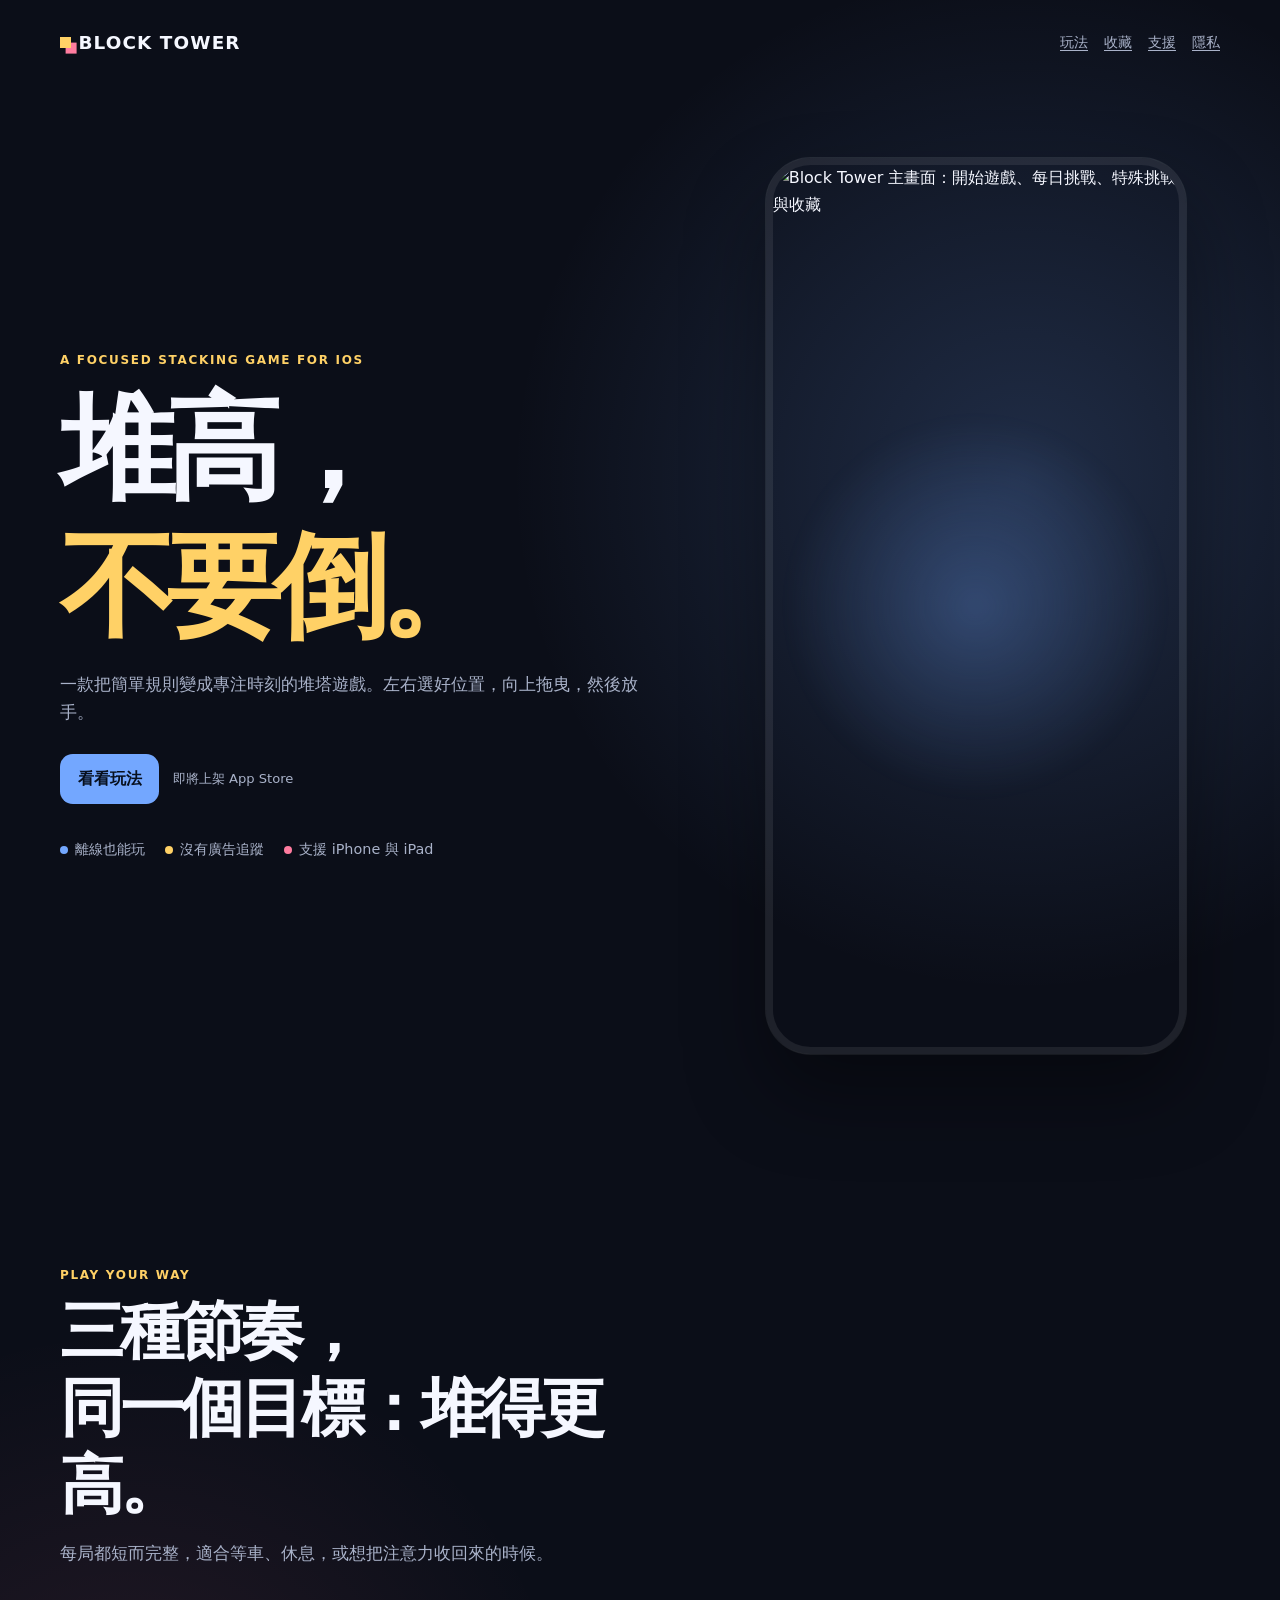
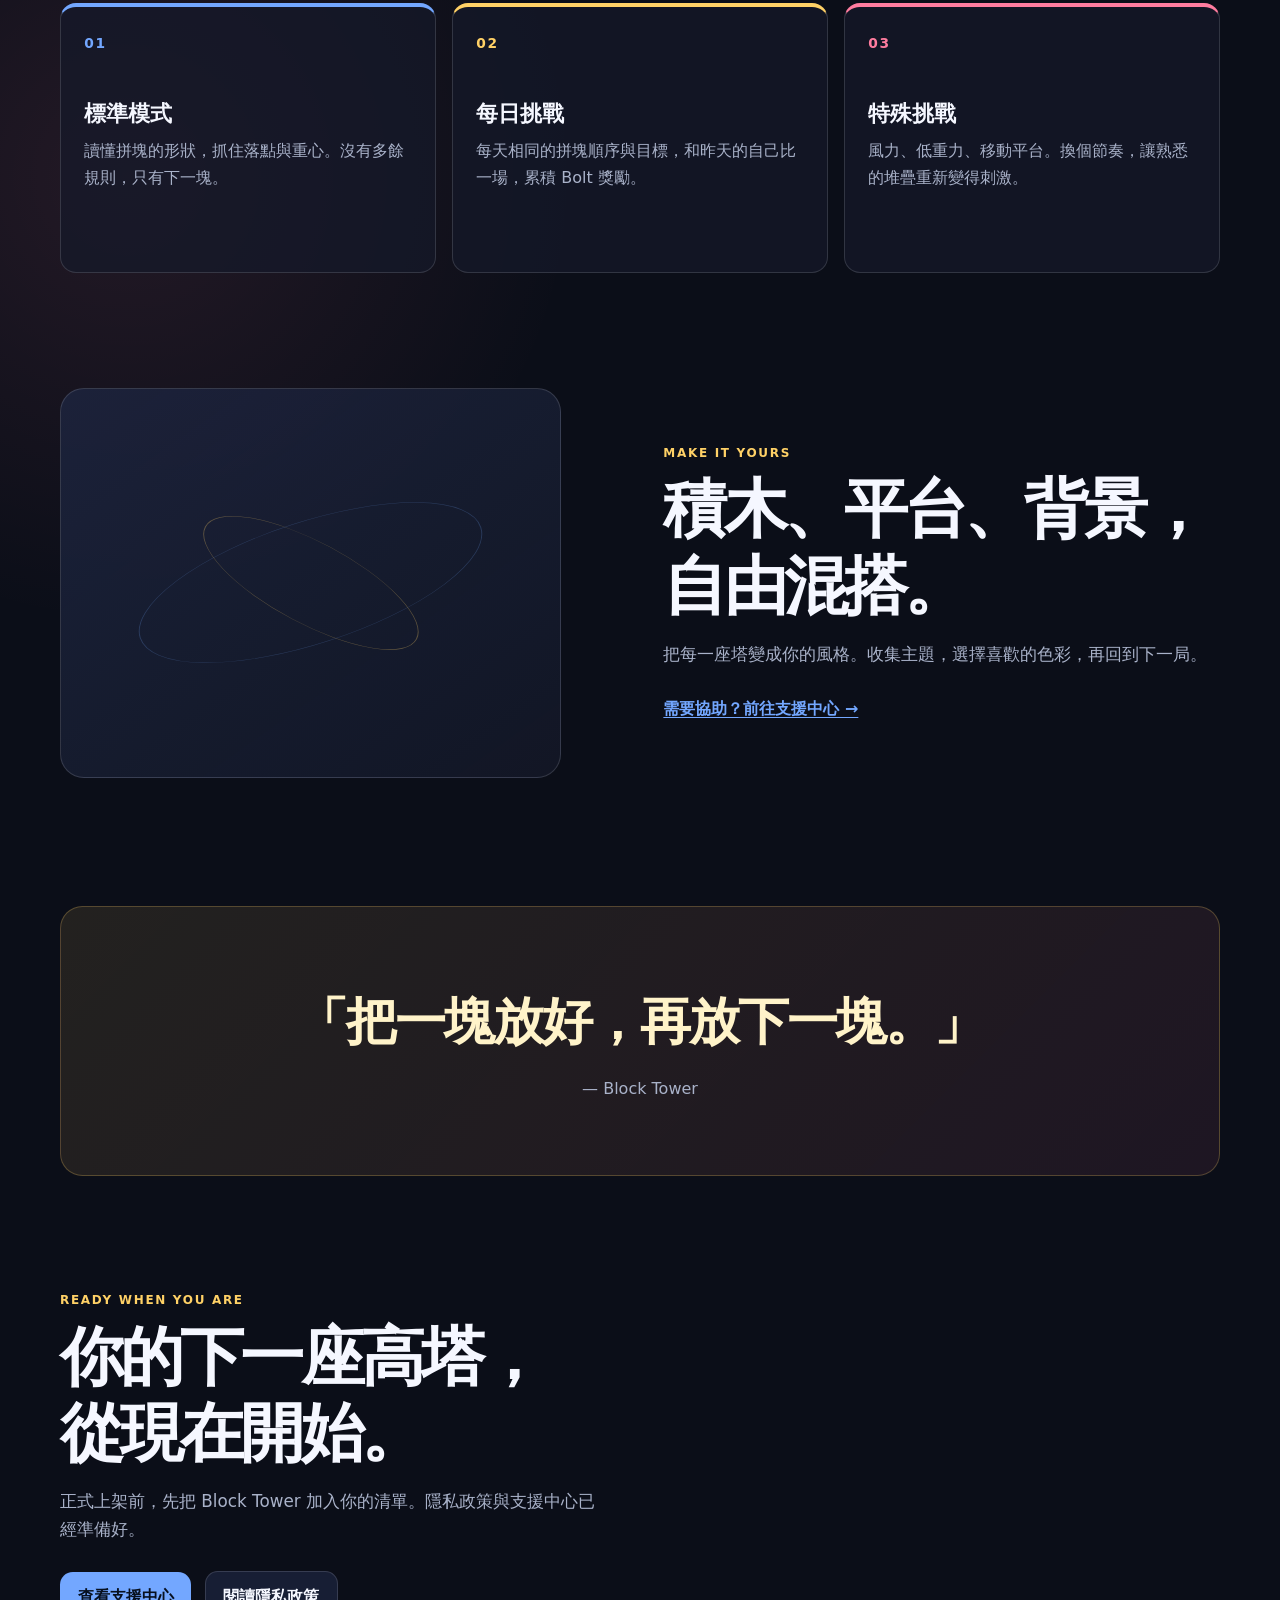
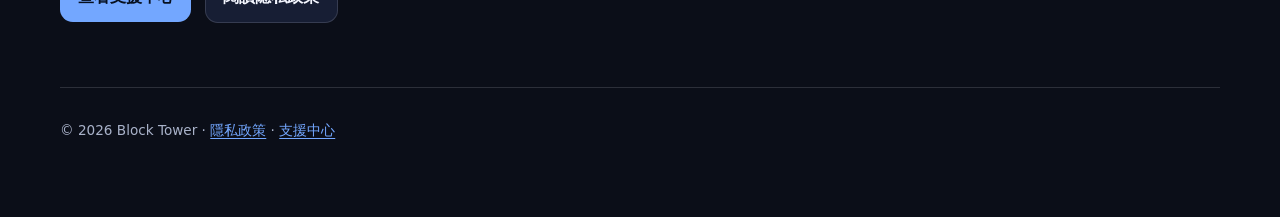
==== index.html @ 448cac0d "Publish Block Tower website with rounded app icons" ====
<!doctype html>
<html lang="zh-Hant">
  <head>
    <meta charset="utf-8">
    <meta name="viewport" content="width=device-width, initial-scale=1">
    <meta name="description" content="Block Tower：一款把專注、平衡與再來一局放在一起的 iOS 堆塔遊戲。">
    <meta property="og:type" content="website">
    <meta property="og:title" content="Block Tower｜堆高，不要倒。">
    <meta property="og:description" content="每日挑戰、特殊挑戰與主題收藏，現在開始堆出你的最高塔。">
    <meta property="og:image" content="https://blocktower.app/assets/og.png">
    <meta property="og:url" content="https://blocktower.app/">
    <meta name="twitter:card" content="summary_large_image">
    <link rel="canonical" href="https://blocktower.app/">
    <link rel="icon" type="image/png" sizes="16x16" href="assets/favicon-16.png">
    <link rel="icon" type="image/png" sizes="32x32" href="assets/favicon-32.png">
    <link rel="icon" type="image/png" sizes="32x32" href="assets/favicon-dark-32.png" media="(prefers-color-scheme: dark)">
    <link rel="apple-touch-icon" sizes="180x180" href="assets/apple-touch-icon.png">
    <link rel="manifest" href="site.webmanifest">
    <title>Block Tower｜堆高，不要倒。</title>
    <link rel="stylesheet" href="styles.css">
  </head>
  <body class="landing-page">
    <div class="shell landing-shell">
      <header class="site-header landing-header">
        <a class="brand" href="index.html"><span class="brand-mark" aria-hidden="true"></span>Block Tower</a>
        <nav class="site-nav" aria-label="主要導覽">
          <a href="#modes">玩法</a>
          <a href="#collection">收藏</a>
          <a href="support.html">支援</a>
          <a href="privacy.html">隱私</a>
        </nav>
      </header>

      <main>
        <section class="landing-hero" aria-labelledby="hero-title">
          <div class="landing-hero-copy">
            <p class="eyebrow">A focused stacking game for iOS</p>
            <h1 id="hero-title">堆高，<br><span class="accent-text">不要倒。</span></h1>
            <p class="lede">一款把簡單規則變成專注時刻的堆塔遊戲。左右選好位置，向上拖曳，然後放手。</p>
            <div class="hero-actions" id="download">
              <a class="button button-primary" href="#modes">看看玩法</a>
              <span class="release-note">即將上架 App Store</span>
            </div>
            <ul class="hero-points" aria-label="遊戲特色">
              <li><span class="point-dot blue" aria-hidden="true"></span>離線也能玩</li>
              <li><span class="point-dot yellow" aria-hidden="true"></span>沒有廣告追蹤</li>
              <li><span class="point-dot pink" aria-hidden="true"></span>支援 iPhone 與 iPad</li>
            </ul>
          </div>
          <div class="hero-device" aria-label="Block Tower 主畫面預覽">
            <div class="device-glow" aria-hidden="true"></div>
            <img src="assets/hero-iphone.png" width="660" height="1434" alt="Block Tower 主畫面：開始遊戲、每日挑戰、特殊挑戰與收藏">
          </div>
        </section>

        <section class="landing-section" id="modes" aria-labelledby="modes-title">
          <div class="section-heading">
            <p class="eyebrow">Play your way</p>
            <h2 id="modes-title">三種節奏，<br>同一個目標：堆得更高。</h2>
            <p class="lede">每局都短而完整，適合等車、休息，或想把注意力收回來的時候。</p>
          </div>
          <div class="feature-grid">
            <article class="feature-card feature-blue">
              <span class="feature-number">01</span>
              <h3>標準模式</h3>
              <p>讀懂拼塊的形狀，抓住落點與重心。沒有多餘規則，只有下一塊。</p>
            </article>
            <article class="feature-card feature-yellow">
              <span class="feature-number">02</span>
              <h3>每日挑戰</h3>
              <p>每天相同的拼塊順序與目標，和昨天的自己比一場，累積 Bolt 獎勵。</p>
            </article>
            <article class="feature-card feature-pink">
              <span class="feature-number">03</span>
              <h3>特殊挑戰</h3>
              <p>風力、低重力、移動平台。換個節奏，讓熟悉的堆疊重新變得刺激。</p>
            </article>
          </div>
        </section>

        <section class="landing-split landing-section" id="collection" aria-labelledby="collection-title">
          <div class="split-visual" aria-hidden="true">
            <div class="stack-orbit orbit-one"></div>
            <div class="stack-orbit orbit-two"></div>
            <div class="mini-tower">
              <i class="block block-yellow"></i><i class="block block-red"></i>
              <i class="block block-blue"></i><i class="block block-green"></i>
              <i class="block block-purple"></i><i class="block block-blue"></i>
              <i class="platform"></i>
            </div>
          </div>
          <div class="section-heading">
            <p class="eyebrow">Make it yours</p>
            <h2 id="collection-title">積木、平台、背景，<br>自由混搭。</h2>
            <p class="lede">把每一座塔變成你的風格。收集主題，選擇喜歡的色彩，再回到下一局。</p>
            <a class="text-link" href="support.html">需要協助？前往支援中心 →</a>
          </div>
        </section>

        <section class="landing-quote" aria-label="產品承諾">
          <p>「把一塊放好，再放下一塊。」</p>
          <span>— Block Tower</span>
        </section>

        <section class="landing-cta" aria-labelledby="cta-title">
          <p class="eyebrow">Ready when you are</p>
          <h2 id="cta-title">你的下一座高塔，<br>從現在開始。</h2>
          <p class="lede">正式上架前，先把 Block Tower 加入你的清單。隱私政策與支援中心已經準備好。</p>
          <div class="hero-actions">
            <a class="button button-primary" href="support.html">查看支援中心</a>
            <a class="button button-secondary" href="privacy.html">閱讀隱私政策</a>
          </div>
        </section>
      </main>

      <footer>
        <p>© 2026 Block Tower · <a href="privacy.html">隱私政策</a> · <a href="support.html">支援中心</a></p>
      </footer>
    </div>
  </body>
</html>
---- styles.css ----
:root {
  color-scheme: dark;
  --ink: #f5f7ff;
  --muted: #a9b2c9;
  --surface: #151a2a;
  --surface-raised: #1d2540;
  --line: rgba(245, 247, 255, 0.14);
  --blue: #73a7ff;
  --yellow: #ffd166;
  --pink: #ff7c9f;
  --max-width: 920px;
  font-family: ui-rounded, "SF Pro Rounded", system-ui, -apple-system, BlinkMacSystemFont, "Segoe UI", sans-serif;
  background: #0b0e18;
  color: var(--ink);
}

* {
  box-sizing: border-box;
}

html {
  min-width: 320px;
  background: #0b0e18;
}

body {
  margin: 0;
  min-height: 100vh;
  background:
    radial-gradient(circle at 15% -5%, rgba(115, 167, 255, 0.18), transparent 34rem),
    radial-gradient(circle at 90% 8%, rgba(255, 124, 159, 0.12), transparent 28rem),
    #0b0e18;
  color: var(--ink);
  line-height: 1.65;
}

a {
  color: var(--blue);
  text-underline-offset: 0.2em;
}

a:hover,
a:focus-visible {
  color: #b9d3ff;
}

.shell {
  width: min(100% - 2rem, var(--max-width));
  margin: 0 auto;
  padding: 1.25rem 0 4rem;
}

.site-header {
  display: flex;
  align-items: center;
  justify-content: space-between;
  gap: 1rem;
  padding: 0.25rem 0 2.5rem;
}

.brand {
  color: var(--ink);
  font-size: 1.15rem;
  font-weight: 800;
  letter-spacing: 0.06em;
  text-decoration: none;
  text-transform: uppercase;
}

.brand-mark {
  display: inline-block;
  width: 0.7rem;
  height: 0.7rem;
  margin-right: 0.45rem;
  background: var(--yellow);
  box-shadow: 0.35rem 0.35rem 0 var(--pink);
  vertical-align: 0.05em;
}

.site-nav {
  display: flex;
  flex-wrap: wrap;
  gap: 1rem;
  font-size: 0.9rem;
}

.site-nav a {
  color: var(--muted);
}

.site-nav a[aria-current="page"] {
  color: var(--ink);
  font-weight: 700;
}

.hero {
  margin-bottom: 2rem;
  padding: clamp(1.5rem, 5vw, 3rem);
  border: 1px solid var(--line);
  border-radius: 1.25rem;
  background: linear-gradient(145deg, rgba(29, 37, 64, 0.92), rgba(21, 26, 42, 0.92));
  box-shadow: 0 1.25rem 4rem rgba(0, 0, 0, 0.22);
}

.eyebrow {
  margin: 0 0 0.5rem;
  color: var(--yellow);
  font-size: 0.75rem;
  font-weight: 800;
  letter-spacing: 0.14em;
  text-transform: uppercase;
}

h1,
h2,
h3 {
  line-height: 1.2;
}

h1 {
  max-width: 16ch;
  margin: 0;
  font-size: clamp(2rem, 6vw, 3.6rem);
  letter-spacing: -0.04em;
}

h2 {
  margin: 2.25rem 0 0.75rem;
  font-size: clamp(1.35rem, 3vw, 1.75rem);
}

h3 {
  margin: 1.4rem 0 0.35rem;
  color: #dce5ff;
  font-size: 1.05rem;
}

p,
ul,
ol {
  margin: 0.7rem 0;
}

.lede {
  max-width: 62ch;
  margin-top: 1rem;
  color: var(--muted);
  font-size: 1.05rem;
}

.content {
  padding: 0 clamp(0.25rem, 2vw, 1rem);
}

.content section {
  padding-top: 0.25rem;
}

.content ul,
.content ol {
  padding-left: 1.35rem;
}

.card-grid {
  display: grid;
  grid-template-columns: repeat(2, minmax(0, 1fr));
  gap: 1rem;
  margin-top: 1.25rem;
}

.card {
  padding: 1.25rem;
  border: 1px solid var(--line);
  border-radius: 0.9rem;
  background: rgba(21, 26, 42, 0.74);
}

.card h2,
.card h3 {
  margin-top: 0;
}

.notice {
  margin: 1.25rem 0;
  padding: 1rem 1.15rem;
  border-left: 0.25rem solid var(--yellow);
  background: rgba(255, 209, 102, 0.08);
  color: #f9e8b0;
}

.contact {
  display: inline-flex;
  align-items: center;
  gap: 0.55rem;
  margin-top: 0.65rem;
  padding: 0.7rem 0.9rem;
  border: 1px solid rgba(115, 167, 255, 0.35);
  border-radius: 0.7rem;
  background: rgba(115, 167, 255, 0.1);
  font-weight: 700;
}

footer {
  margin-top: 3rem;
  padding-top: 1.25rem;
  border-top: 1px solid var(--line);
  color: var(--muted);
  font-size: 0.85rem;
}

/* Product landing page */
.landing-page {
  --max-width: 1160px;
  background:
    radial-gradient(circle at 80% 14%, rgba(115, 167, 255, 0.2), transparent 32rem),
    radial-gradient(circle at 10% 52%, rgba(255, 124, 159, 0.1), transparent 28rem),
    #0b0e18;
}

.landing-shell {
  padding-top: 1.5rem;
}

.landing-header {
  padding-bottom: 1.25rem;
}

.landing-hero {
  display: grid;
  grid-template-columns: minmax(0, 1fr) minmax(300px, 0.84fr);
  align-items: center;
  gap: clamp(2rem, 7vw, 6rem);
  min-height: 650px;
  padding: clamp(2rem, 7vw, 5rem) 0 clamp(3rem, 8vw, 6rem);
}

.landing-hero h1 {
  max-width: 10ch;
  font-size: clamp(3.5rem, 9vw, 7.4rem);
  letter-spacing: -0.075em;
}

.accent-text {
  color: var(--yellow);
}

.hero-actions {
  display: flex;
  align-items: center;
  flex-wrap: wrap;
  gap: 0.85rem;
  margin-top: 1.7rem;
}

.button {
  display: inline-flex;
  align-items: center;
  justify-content: center;
  min-height: 3rem;
  padding: 0.75rem 1.1rem;
  border-radius: 0.8rem;
  font-weight: 800;
  text-decoration: none;
  transition: transform 160ms ease, background 160ms ease, border-color 160ms ease;
}

.button:hover,
.button:focus-visible {
  transform: translateY(-2px);
}

.button-primary {
  background: var(--blue);
  color: #07101f;
}

.button-primary:hover,
.button-primary:focus-visible {
  background: #a9c7ff;
  color: #07101f;
}

.button-secondary {
  border: 1px solid var(--line);
  background: rgba(29, 37, 64, 0.7);
  color: var(--ink);
}

.button-secondary:hover,
.button-secondary:focus-visible {
  border-color: rgba(115, 167, 255, 0.65);
  color: var(--ink);
}

.release-note {
  color: var(--muted);
  font-size: 0.82rem;
}

.hero-points {
  display: flex;
  flex-wrap: wrap;
  gap: 0.75rem 1.25rem;
  margin: 2.1rem 0 0;
  padding: 0;
  color: var(--muted);
  font-size: 0.9rem;
  list-style: none;
}

.hero-points li {
  display: inline-flex;
  align-items: center;
  gap: 0.42rem;
}

.point-dot {
  width: 0.52rem;
  height: 0.52rem;
  border-radius: 50%;
}

.point-dot.blue { background: var(--blue); }
.point-dot.yellow { background: var(--yellow); }
.point-dot.pink { background: var(--pink); }

.hero-device {
  position: relative;
  display: grid;
  place-items: center;
  min-height: 620px;
}

.hero-device img {
  position: relative;
  z-index: 1;
  width: min(100%, 420px);
  height: auto;
  border: 7px solid rgba(245, 247, 255, 0.08);
  border-radius: 2.8rem;
  box-shadow: 0 2.5rem 5rem rgba(0, 0, 0, 0.38), 0 0 0 1px rgba(245, 247, 255, 0.1);
}

.device-glow {
  position: absolute;
  width: 84%;
  aspect-ratio: 1;
  border-radius: 50%;
  background: radial-gradient(circle, rgba(115, 167, 255, 0.28), transparent 65%);
  filter: blur(8px);
}

.landing-section {
  padding: clamp(4rem, 9vw, 8rem) 0 0;
}

.section-heading {
  max-width: 38rem;
}

.section-heading h2,
.landing-cta h2 {
  margin-top: 0;
  font-size: clamp(2.1rem, 5vw, 4.2rem);
  letter-spacing: -0.06em;
}

.feature-grid {
  display: grid;
  grid-template-columns: repeat(3, minmax(0, 1fr));
  gap: 1rem;
  margin-top: 2.2rem;
}

.feature-card {
  min-height: 270px;
  padding: 1.45rem;
  border: 1px solid var(--line);
  border-top: 0.3rem solid var(--blue);
  border-radius: 1rem;
  background: rgba(21, 26, 42, 0.72);
}

.feature-card h3 {
  margin: 2.8rem 0 0.6rem;
  color: var(--ink);
  font-size: 1.35rem;
}

.feature-card p {
  color: var(--muted);
}

.feature-number {
  color: var(--blue);
  font-size: 0.86rem;
  font-weight: 800;
  letter-spacing: 0.12em;
}

.feature-yellow { border-top-color: var(--yellow); }
.feature-yellow .feature-number { color: var(--yellow); }
.feature-pink { border-top-color: var(--pink); }
.feature-pink .feature-number { color: var(--pink); }

.landing-split {
  display: grid;
  grid-template-columns: minmax(260px, 0.9fr) minmax(0, 1fr);
  align-items: center;
  gap: clamp(2rem, 8vw, 7rem);
}

.split-visual {
  position: relative;
  display: grid;
  place-items: center;
  min-height: 390px;
  overflow: hidden;
  border: 1px solid var(--line);
  border-radius: 1.5rem;
  background: linear-gradient(145deg, rgba(29, 37, 64, 0.82), rgba(21, 26, 42, 0.72));
}

.stack-orbit {
  position: absolute;
  width: 78%;
  aspect-ratio: 1;
  border: 1px solid rgba(115, 167, 255, 0.22);
  border-radius: 50%;
  transform: rotate(-18deg) scaleY(0.34);
}

.orbit-one { width: 72%; }
.orbit-two { width: 48%; border-color: rgba(255, 209, 102, 0.3); transform: rotate(28deg) scaleY(0.34); }

.mini-tower {
  position: relative;
  z-index: 1;
  display: grid;
  grid-template-columns: repeat(4, 2.6rem);
  grid-template-rows: repeat(4, 2.6rem) 0.65rem;
  gap: 0.28rem;
  align-items: end;
  transform: rotate(-4deg);
}

.block,
.platform {
  display: block;
  border-radius: 0.55rem;
  box-shadow: inset 0 0.22rem 0 rgba(255, 255, 255, 0.2), 0 0.32rem 0.7rem rgba(0, 0, 0, 0.25);
}

.block-yellow { grid-column: 1 / span 2; grid-row: 3; background: #f2ad2e; }
.block-red { grid-column: 3 / span 2; grid-row: 3; background: #e8574a; }
.block-blue { grid-column: 2 / span 3; grid-row: 2; background: #338ae6; }
.block-green { grid-column: 1 / span 4; grid-row: 4; background: #45ad70; }
.block-purple { grid-column: 2; grid-row: 1; background: #8c64c2; }
.platform { grid-column: 1 / span 4; grid-row: 5; background: #d3d4d7; }

.text-link {
  display: inline-block;
  margin-top: 1rem;
  font-weight: 800;
}

.landing-quote {
  margin-top: clamp(4rem, 10vw, 9rem);
  padding: clamp(2.3rem, 6vw, 4.5rem);
  border: 1px solid rgba(255, 209, 102, 0.24);
  border-radius: 1.4rem;
  background: linear-gradient(135deg, rgba(255, 209, 102, 0.1), rgba(255, 124, 159, 0.08));
  text-align: center;
}

.landing-quote p {
  margin: 0;
  color: #fff3c9;
  font-size: clamp(1.6rem, 4vw, 3.2rem);
  font-weight: 800;
  letter-spacing: -0.04em;
}

.landing-quote span {
  display: block;
  margin-top: 0.8rem;
  color: var(--muted);
}

.landing-cta {
  padding: clamp(4rem, 9vw, 8rem) 0 1rem;
}

.landing-cta .lede {
  max-width: 34rem;
}

@media (max-width: 620px) {
  .site-header {
    align-items: flex-start;
    flex-direction: column;
    padding-bottom: 1.75rem;
  }

  .card-grid {
    grid-template-columns: 1fr;
  }
}

@media (max-width: 820px) {
  .landing-hero,
  .landing-split {
    grid-template-columns: 1fr;
  }

  .landing-hero {
    padding-top: 2.5rem;
  }

  .hero-device {
    min-height: 0;
    padding-top: 1rem;
  }

  .hero-device img {
    width: min(82vw, 380px);
  }

  .feature-grid {
    grid-template-columns: 1fr;
  }

  .split-visual {
    min-height: 300px;
  }
}

@media (prefers-reduced-motion: reduce) {
  *,
  *::before,
  *::after {
    scroll-behavior: auto !important;
    transition-duration: 0.01ms !important;
    animation-duration: 0.01ms !important;
  }
}
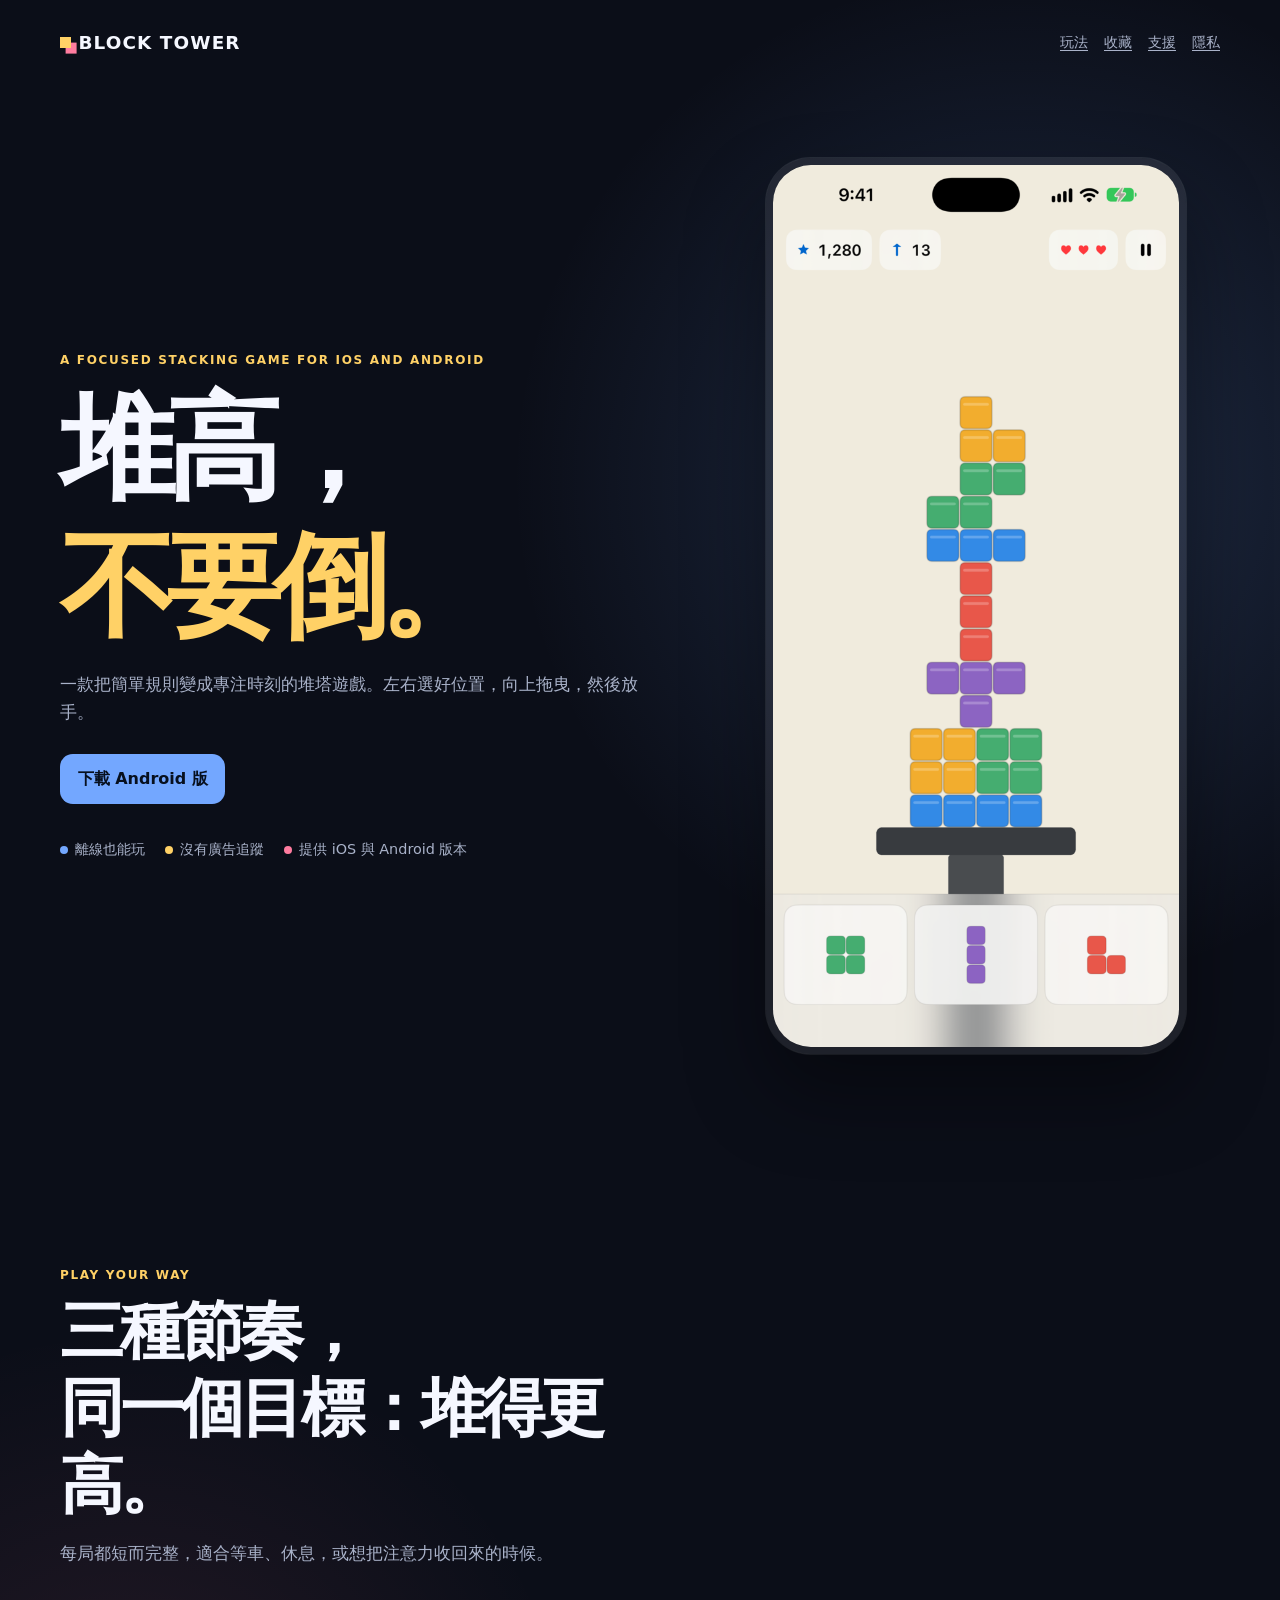
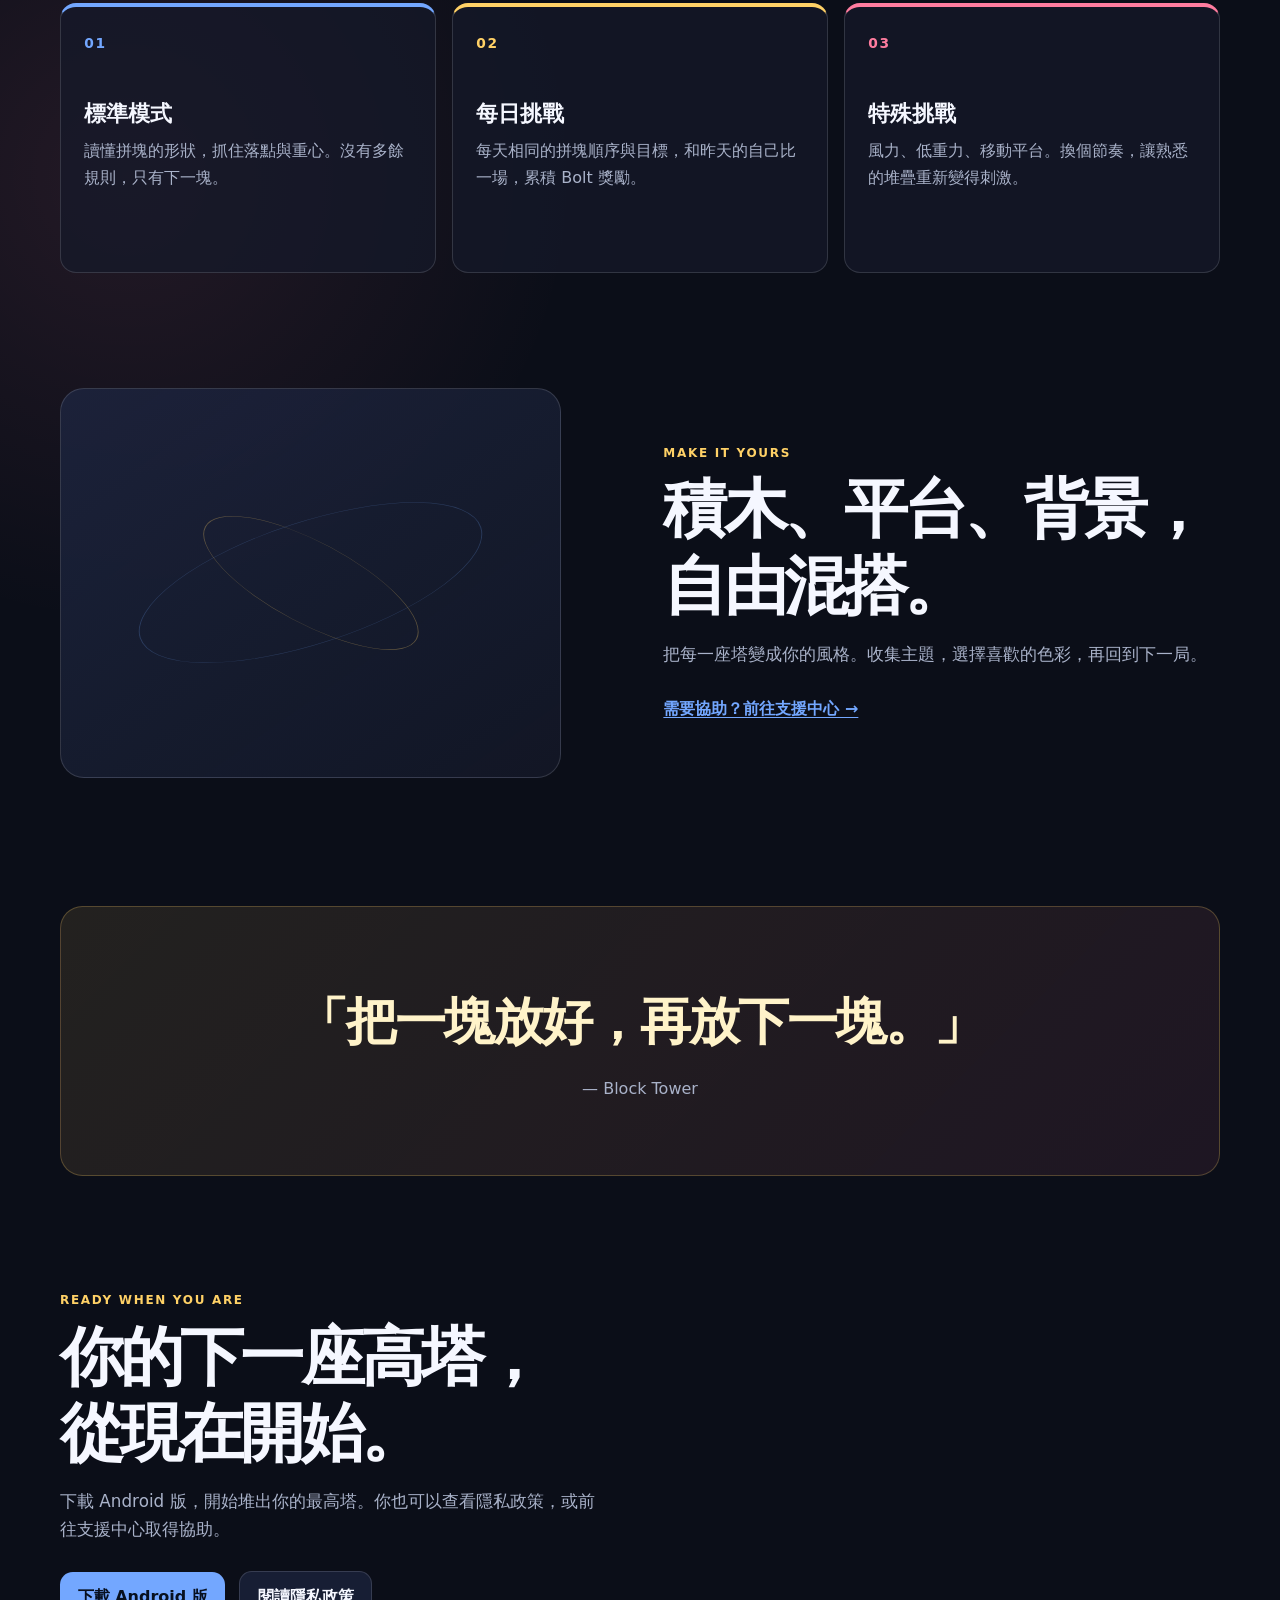
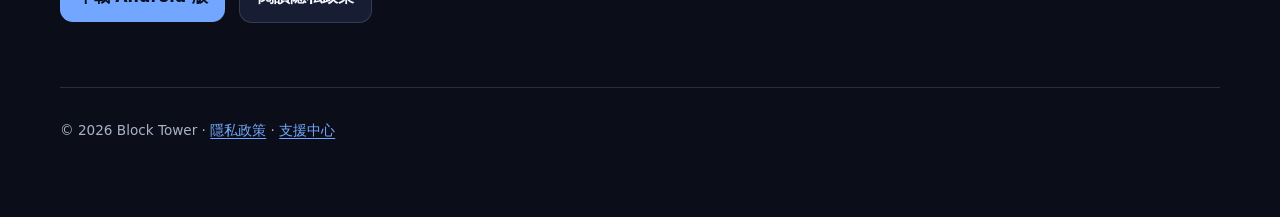
==== commit 8681f1cf: "Update support and Android download links" ====
--- a/index.html
+++ b/index.html
@@ -3,14 +3,12 @@
   <head>
     <meta charset="utf-8">
     <meta name="viewport" content="width=device-width, initial-scale=1">
-    <meta name="description" content="Block Tower：一款把專注、平衡與再來一局放在一起的 iOS 堆塔遊戲。">
+    <meta name="description" content="Block Tower：一款把專注、平衡與再來一局放在一起的堆塔遊戲，提供 iOS 與 Android 版本。">
     <meta property="og:type" content="website">
     <meta property="og:title" content="Block Tower｜堆高，不要倒。">
     <meta property="og:description" content="每日挑戰、特殊挑戰與主題收藏，現在開始堆出你的最高塔。">
-    <meta property="og:image" content="https://blocktower.app/assets/og.png">
-    <meta property="og:url" content="https://blocktower.app/">
+    <meta property="og:image" content="assets/og.png">
     <meta name="twitter:card" content="summary_large_image">
-    <link rel="canonical" href="https://blocktower.app/">
     <link rel="icon" type="image/png" sizes="16x16" href="assets/favicon-16.png">
     <link rel="icon" type="image/png" sizes="32x32" href="assets/favicon-32.png">
     <link rel="icon" type="image/png" sizes="32x32" href="assets/favicon-dark-32.png" media="(prefers-color-scheme: dark)">
@@ -34,17 +32,16 @@
       <main>
         <section class="landing-hero" aria-labelledby="hero-title">
           <div class="landing-hero-copy">
-            <p class="eyebrow">A focused stacking game for iOS</p>
+            <p class="eyebrow">A focused stacking game for iOS and Android</p>
             <h1 id="hero-title">堆高，<br><span class="accent-text">不要倒。</span></h1>
             <p class="lede">一款把簡單規則變成專注時刻的堆塔遊戲。左右選好位置，向上拖曳，然後放手。</p>
             <div class="hero-actions" id="download">
-              <a class="button button-primary" href="#modes">看看玩法</a>
-              <span class="release-note">即將上架 App Store</span>
+              <a class="button button-primary" href="https://github.com/shane-developer/blockTower/releases/latest/download/BlockTower-Android-v1.0.0.apk">下載 Android 版</a>
             </div>
             <ul class="hero-points" aria-label="遊戲特色">
               <li><span class="point-dot blue" aria-hidden="true"></span>離線也能玩</li>
               <li><span class="point-dot yellow" aria-hidden="true"></span>沒有廣告追蹤</li>
-              <li><span class="point-dot pink" aria-hidden="true"></span>支援 iPhone 與 iPad</li>
+              <li><span class="point-dot pink" aria-hidden="true"></span>提供 iOS 與 Android 版本</li>
             </ul>
           </div>
           <div class="hero-device" aria-label="Block Tower 主畫面預覽">
@@ -105,9 +102,9 @@
         <section class="landing-cta" aria-labelledby="cta-title">
           <p class="eyebrow">Ready when you are</p>
           <h2 id="cta-title">你的下一座高塔，<br>從現在開始。</h2>
-          <p class="lede">正式上架前，先把 Block Tower 加入你的清單。隱私政策與支援中心已經準備好。</p>
+          <p class="lede">下載 Android 版，開始堆出你的最高塔。你也可以查看隱私政策，或前往支援中心取得協助。</p>
           <div class="hero-actions">
-            <a class="button button-primary" href="support.html">查看支援中心</a>
+            <a class="button button-primary" href="https://github.com/shane-developer/blockTower/releases/latest/download/BlockTower-Android-v1.0.0.apk">下載 Android 版</a>
             <a class="button button-secondary" href="privacy.html">閱讀隱私政策</a>
           </div>
         </section>
--- a/styles.css
+++ b/styles.css
@@ -180,14 +180,6 @@
   margin-top: 0;
 }
 
-.notice {
-  margin: 1.25rem 0;
-  padding: 1rem 1.15rem;
-  border-left: 0.25rem solid var(--yellow);
-  background: rgba(255, 209, 102, 0.08);
-  color: #f9e8b0;
-}
-
 .contact {
   display: inline-flex;
   align-items: center;
@@ -208,7 +200,6 @@
   font-size: 0.85rem;
 }
 
-/* Product landing page */
 .landing-page {
   --max-width: 1160px;
   background:
@@ -290,11 +281,6 @@
 .button-secondary:focus-visible {
   border-color: rgba(115, 167, 255, 0.65);
   color: var(--ink);
-}
-
-.release-note {
-  color: var(--muted);
-  font-size: 0.82rem;
 }
 
 .hero-points {
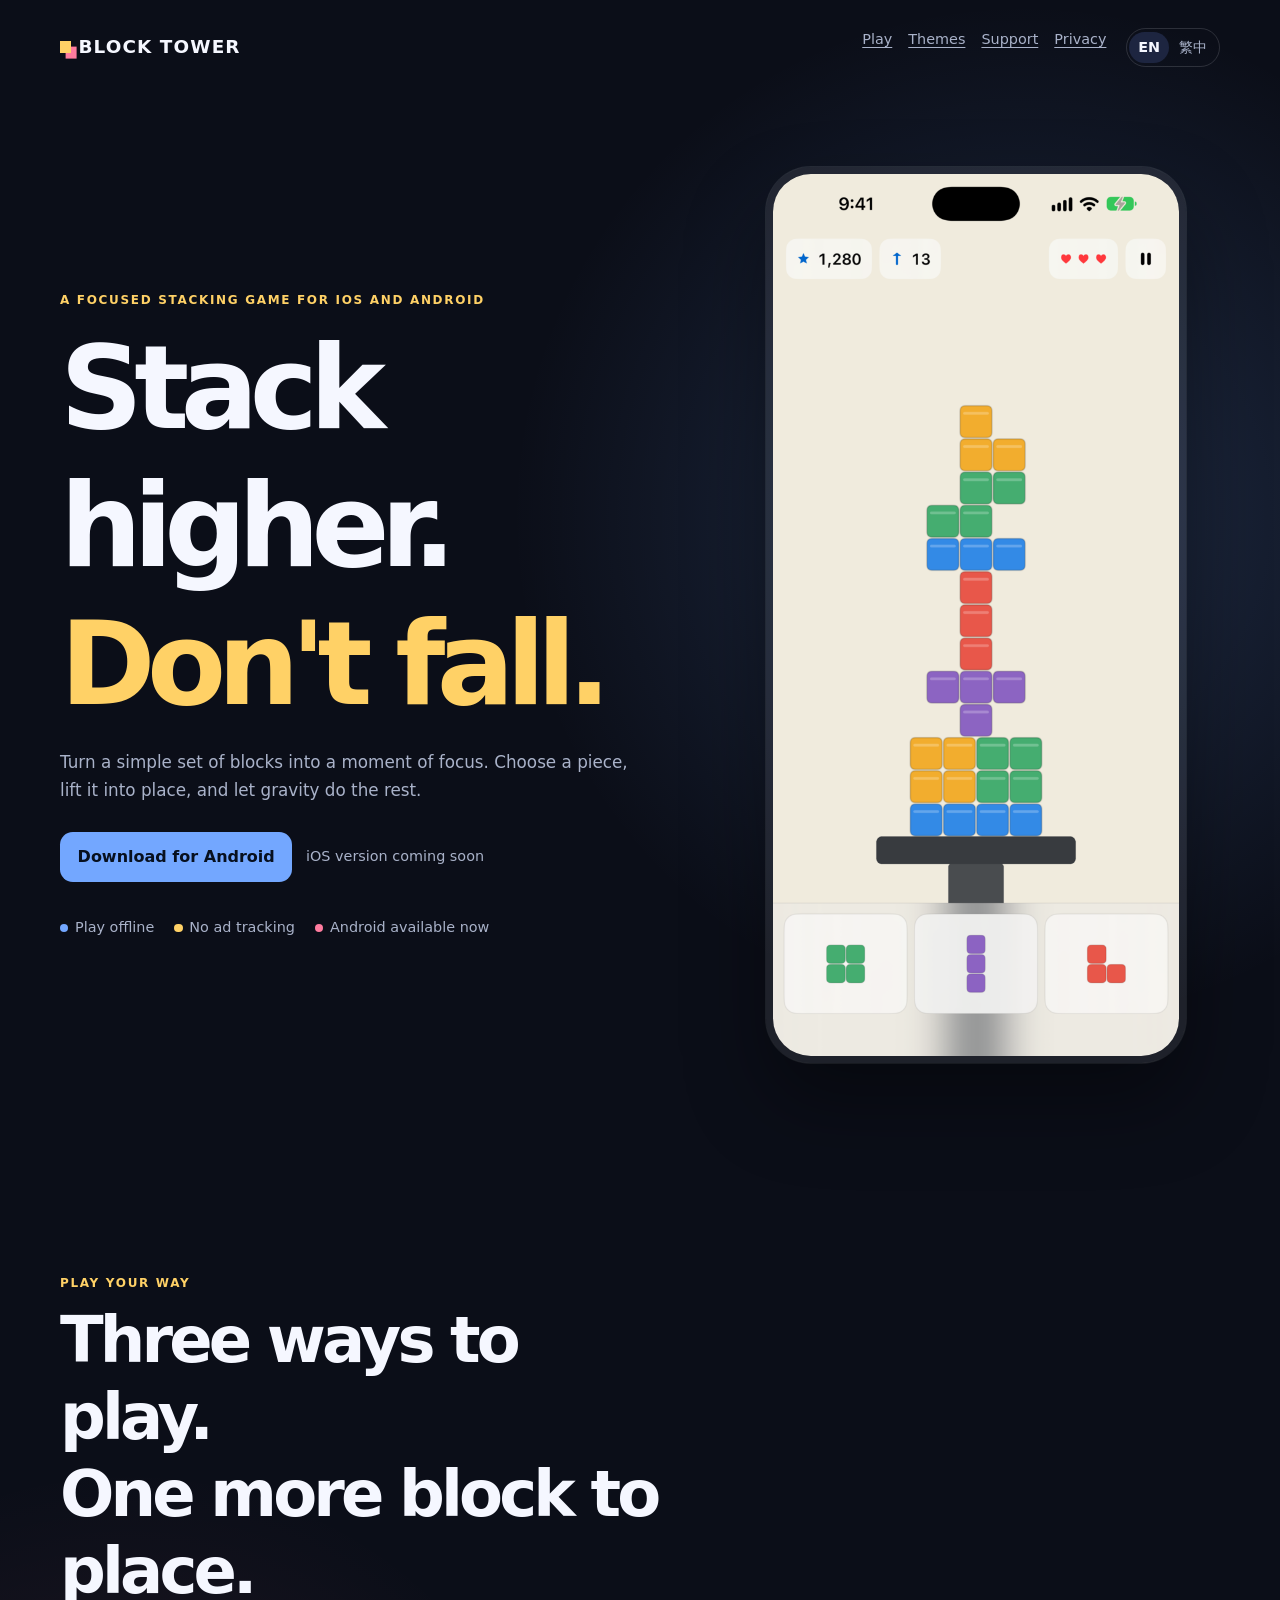
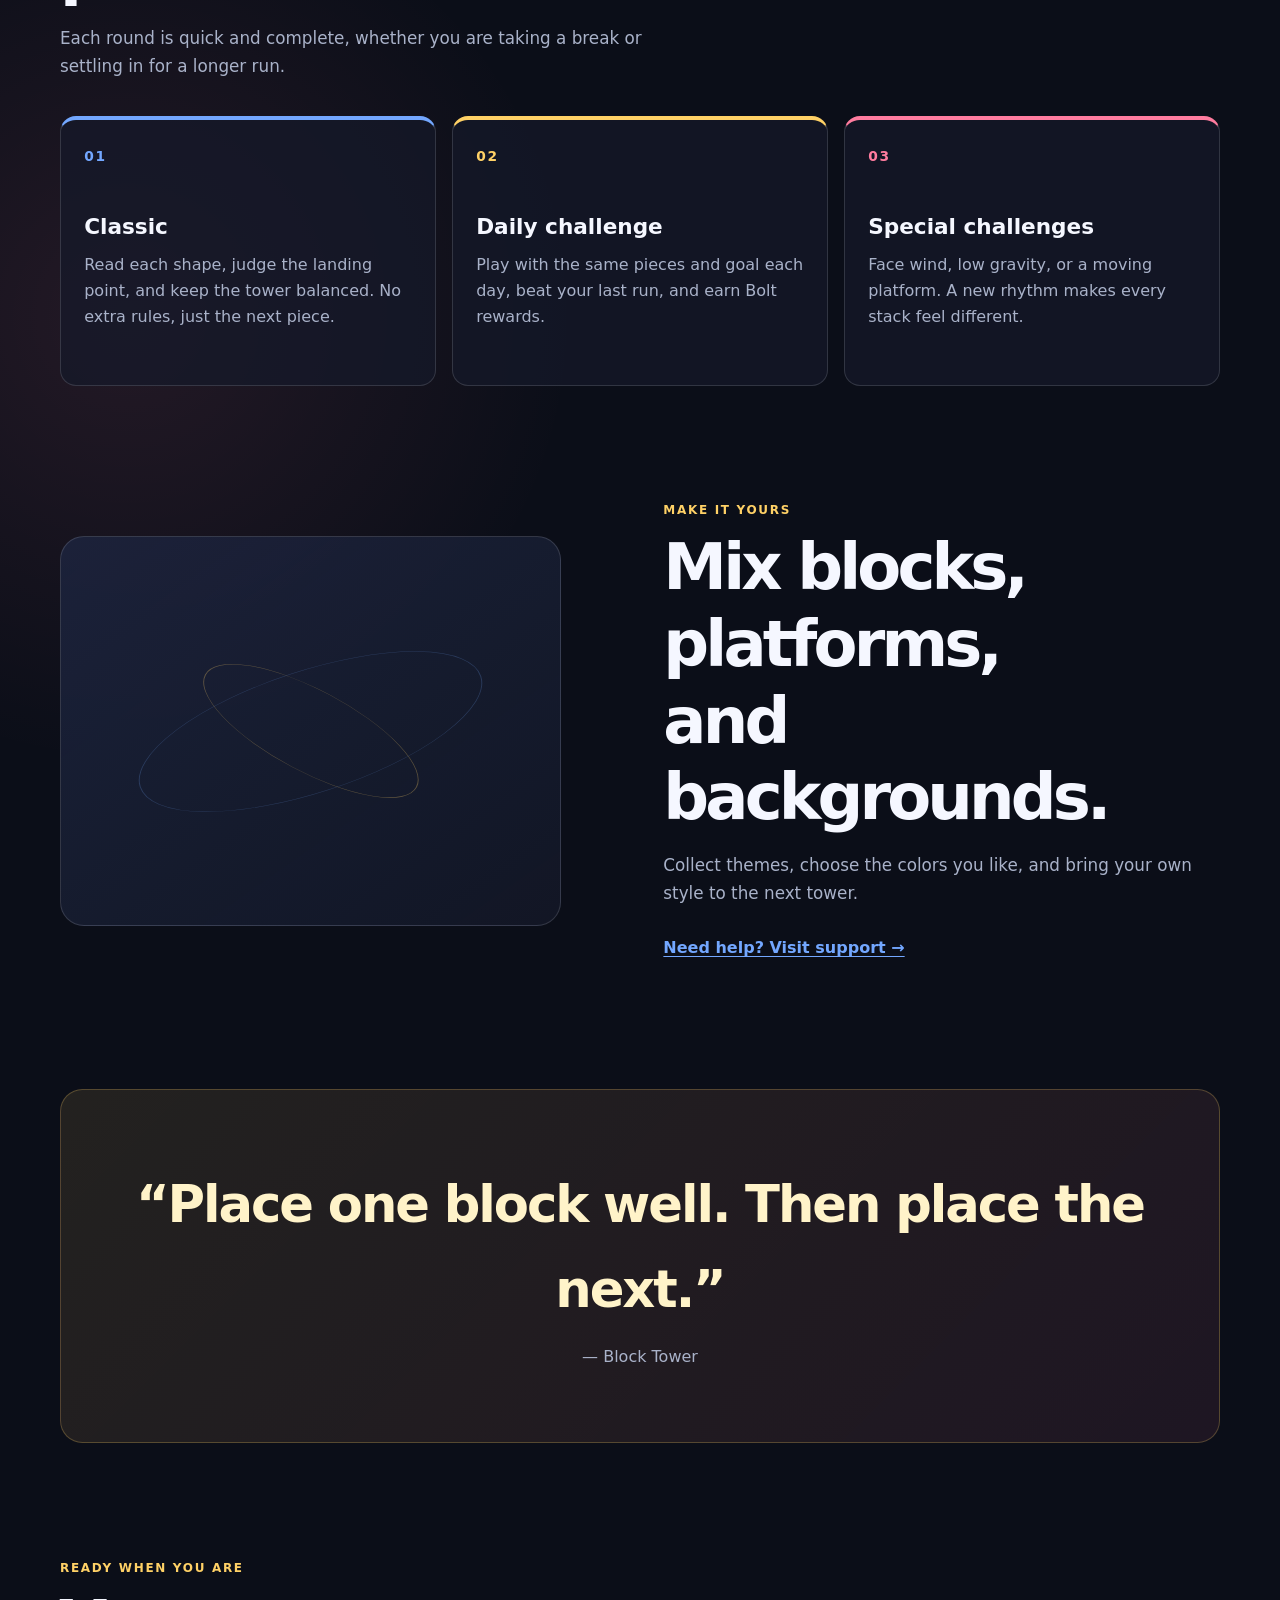
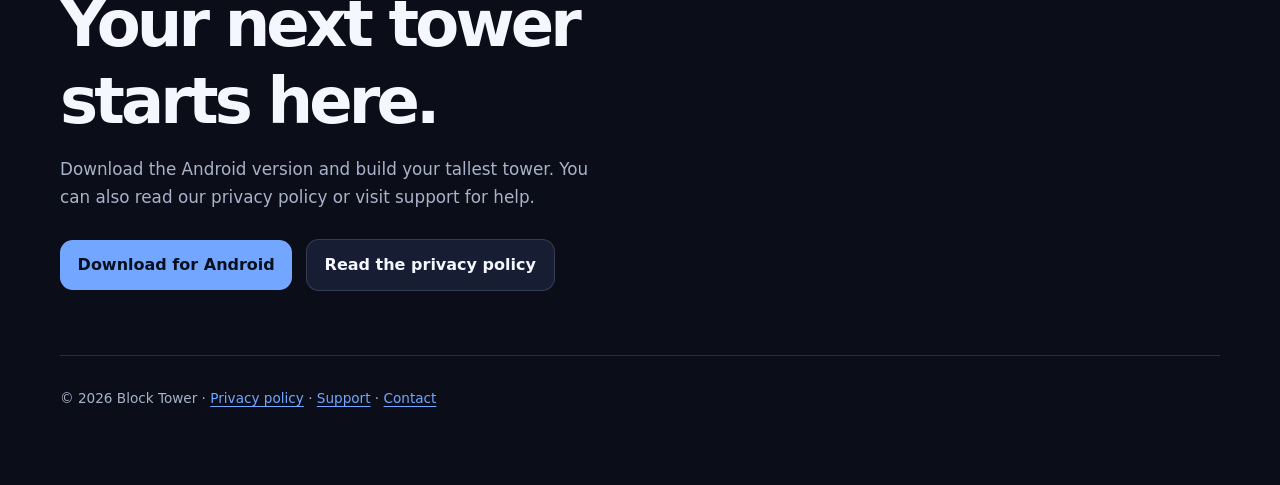
==== commit 3a1099fa: "Add English and Traditional Chinese site" ====
--- a/index.html
+++ b/index.html
@@ -1,31 +1,42 @@
 <!doctype html>
-<html lang="zh-Hant">
+<html lang="en">
   <head>
     <meta charset="utf-8">
     <meta name="viewport" content="width=device-width, initial-scale=1">
-    <meta name="description" content="Block Tower：一款把專注、平衡與再來一局放在一起的堆塔遊戲，提供 iOS 與 Android 版本。">
+    <meta name="description" content="A calm, colorful physics stacking game for iOS and Android. Build a tower one block at a time.">
     <meta property="og:type" content="website">
-    <meta property="og:title" content="Block Tower｜堆高，不要倒。">
-    <meta property="og:description" content="每日挑戰、特殊挑戰與主題收藏，現在開始堆出你的最高塔。">
-    <meta property="og:image" content="assets/og.png">
+    <meta property="og:locale" content="en_US">
+    <meta property="og:locale:alternate" content="zh_TW">
+    <meta property="og:title" content="Block Tower | Stack higher. Don't fall.">
+    <meta property="og:description" content="Play quick stacking rounds, take on daily and special challenges, and make every tower your own.">
+    <meta property="og:image" content="https://blocktower-lac.vercel.app/assets/og.png">
+    <meta property="og:url" content="https://blocktower-lac.vercel.app/">
     <meta name="twitter:card" content="summary_large_image">
+    <link rel="canonical" href="https://blocktower-lac.vercel.app/">
+    <link rel="alternate" hreflang="en" href="https://blocktower-lac.vercel.app/">
+    <link rel="alternate" hreflang="zh-Hant" href="https://blocktower-lac.vercel.app/index.zh-Hant.html">
+    <link rel="alternate" hreflang="x-default" href="https://blocktower-lac.vercel.app/">
     <link rel="icon" type="image/png" sizes="16x16" href="assets/favicon-16.png">
     <link rel="icon" type="image/png" sizes="32x32" href="assets/favicon-32.png">
     <link rel="icon" type="image/png" sizes="32x32" href="assets/favicon-dark-32.png" media="(prefers-color-scheme: dark)">
     <link rel="apple-touch-icon" sizes="180x180" href="assets/apple-touch-icon.png">
     <link rel="manifest" href="site.webmanifest">
-    <title>Block Tower｜堆高，不要倒。</title>
+    <title>Block Tower | Stack higher. Don't fall.</title>
     <link rel="stylesheet" href="styles.css">
   </head>
   <body class="landing-page">
     <div class="shell landing-shell">
       <header class="site-header landing-header">
         <a class="brand" href="index.html"><span class="brand-mark" aria-hidden="true"></span>Block Tower</a>
-        <nav class="site-nav" aria-label="主要導覽">
-          <a href="#modes">玩法</a>
-          <a href="#collection">收藏</a>
-          <a href="support.html">支援</a>
-          <a href="privacy.html">隱私</a>
+        <nav class="site-nav" aria-label="Primary navigation">
+          <a href="#modes">Play</a>
+          <a href="#collection">Themes</a>
+          <a href="support.html">Support</a>
+          <a href="privacy.html">Privacy</a>
+          <div class="language-switch" role="group" aria-label="Language">
+            <a href="index.html" lang="en" aria-current="page">EN</a>
+            <a href="index.zh-Hant.html" lang="zh-Hant">繁中</a>
+          </div>
         </nav>
       </header>
 
@@ -33,44 +44,45 @@
         <section class="landing-hero" aria-labelledby="hero-title">
           <div class="landing-hero-copy">
             <p class="eyebrow">A focused stacking game for iOS and Android</p>
-            <h1 id="hero-title">堆高，<br><span class="accent-text">不要倒。</span></h1>
-            <p class="lede">一款把簡單規則變成專注時刻的堆塔遊戲。左右選好位置，向上拖曳，然後放手。</p>
+            <h1 id="hero-title">Stack higher.<br><span class="accent-text">Don't fall.</span></h1>
+            <p class="lede">Turn a simple set of blocks into a moment of focus. Choose a piece, lift it into place, and let gravity do the rest.</p>
             <div class="hero-actions" id="download">
-              <a class="button button-primary" href="https://github.com/shane-developer/blockTower/releases/latest/download/BlockTower-Android-v1.0.0.apk">下載 Android 版</a>
+              <a class="button button-primary" href="https://github.com/shane-developer/blockTower/releases/latest/download/BlockTower-Android-v1.0.0.apk">Download for Android</a>
+              <span class="availability-note">iOS version coming soon</span>
             </div>
-            <ul class="hero-points" aria-label="遊戲特色">
-              <li><span class="point-dot blue" aria-hidden="true"></span>離線也能玩</li>
-              <li><span class="point-dot yellow" aria-hidden="true"></span>沒有廣告追蹤</li>
-              <li><span class="point-dot pink" aria-hidden="true"></span>提供 iOS 與 Android 版本</li>
+            <ul class="hero-points" aria-label="Game features">
+              <li><span class="point-dot blue" aria-hidden="true"></span>Play offline</li>
+              <li><span class="point-dot yellow" aria-hidden="true"></span>No ad tracking</li>
+              <li><span class="point-dot pink" aria-hidden="true"></span>Android available now</li>
             </ul>
           </div>
-          <div class="hero-device" aria-label="Block Tower 主畫面預覽">
+          <div class="hero-device" aria-label="Block Tower gameplay preview">
             <div class="device-glow" aria-hidden="true"></div>
-            <img src="assets/hero-iphone.png" width="660" height="1434" alt="Block Tower 主畫面：開始遊戲、每日挑戰、特殊挑戰與收藏">
+            <img src="assets/hero-iphone.png" width="660" height="1434" alt="A colorful tower balanced on a platform, with three pieces ready to place">
           </div>
         </section>
 
         <section class="landing-section" id="modes" aria-labelledby="modes-title">
           <div class="section-heading">
             <p class="eyebrow">Play your way</p>
-            <h2 id="modes-title">三種節奏，<br>同一個目標：堆得更高。</h2>
-            <p class="lede">每局都短而完整，適合等車、休息，或想把注意力收回來的時候。</p>
+            <h2 id="modes-title">Three ways to play.<br>One more block to place.</h2>
+            <p class="lede">Each round is quick and complete, whether you are taking a break or settling in for a longer run.</p>
           </div>
           <div class="feature-grid">
             <article class="feature-card feature-blue">
               <span class="feature-number">01</span>
-              <h3>標準模式</h3>
-              <p>讀懂拼塊的形狀，抓住落點與重心。沒有多餘規則，只有下一塊。</p>
+              <h3>Classic</h3>
+              <p>Read each shape, judge the landing point, and keep the tower balanced. No extra rules, just the next piece.</p>
             </article>
             <article class="feature-card feature-yellow">
               <span class="feature-number">02</span>
-              <h3>每日挑戰</h3>
-              <p>每天相同的拼塊順序與目標，和昨天的自己比一場，累積 Bolt 獎勵。</p>
+              <h3>Daily challenge</h3>
+              <p>Play with the same pieces and goal each day, beat your last run, and earn Bolt rewards.</p>
             </article>
             <article class="feature-card feature-pink">
               <span class="feature-number">03</span>
-              <h3>特殊挑戰</h3>
-              <p>風力、低重力、移動平台。換個節奏，讓熟悉的堆疊重新變得刺激。</p>
+              <h3>Special challenges</h3>
+              <p>Face wind, low gravity, or a moving platform. A new rhythm makes every stack feel different.</p>
             </article>
           </div>
         </section>
@@ -88,30 +100,30 @@
           </div>
           <div class="section-heading">
             <p class="eyebrow">Make it yours</p>
-            <h2 id="collection-title">積木、平台、背景，<br>自由混搭。</h2>
-            <p class="lede">把每一座塔變成你的風格。收集主題，選擇喜歡的色彩，再回到下一局。</p>
-            <a class="text-link" href="support.html">需要協助？前往支援中心 →</a>
+            <h2 id="collection-title">Mix blocks, platforms,<br>and backgrounds.</h2>
+            <p class="lede">Collect themes, choose the colors you like, and bring your own style to the next tower.</p>
+            <a class="text-link" href="support.html">Need help? Visit support →</a>
           </div>
         </section>
 
-        <section class="landing-quote" aria-label="產品承諾">
-          <p>「把一塊放好，再放下一塊。」</p>
+        <section class="landing-quote" aria-label="A note from Block Tower">
+          <p>“Place one block well. Then place the next.”</p>
           <span>— Block Tower</span>
         </section>
 
         <section class="landing-cta" aria-labelledby="cta-title">
           <p class="eyebrow">Ready when you are</p>
-          <h2 id="cta-title">你的下一座高塔，<br>從現在開始。</h2>
-          <p class="lede">下載 Android 版，開始堆出你的最高塔。你也可以查看隱私政策，或前往支援中心取得協助。</p>
+          <h2 id="cta-title">Your next tower<br>starts here.</h2>
+          <p class="lede">Download the Android version and build your tallest tower. You can also read our privacy policy or visit support for help.</p>
           <div class="hero-actions">
-            <a class="button button-primary" href="https://github.com/shane-developer/blockTower/releases/latest/download/BlockTower-Android-v1.0.0.apk">下載 Android 版</a>
-            <a class="button button-secondary" href="privacy.html">閱讀隱私政策</a>
+            <a class="button button-primary" href="https://github.com/shane-developer/blockTower/releases/latest/download/BlockTower-Android-v1.0.0.apk">Download for Android</a>
+            <a class="button button-secondary" href="privacy.html">Read the privacy policy</a>
           </div>
         </section>
       </main>
 
       <footer>
-        <p>© 2026 Block Tower · <a href="privacy.html">隱私政策</a> · <a href="support.html">支援中心</a></p>
+        <p>© 2026 Block Tower · <a href="privacy.html">Privacy policy</a> · <a href="support.html">Support</a> · <a href="https://forms.gle/gVLRwAY1yRQqvcTY8">Contact</a></p>
       </footer>
     </div>
   </body>
--- a/styles.css
+++ b/styles.css
@@ -93,6 +93,26 @@
   font-weight: 700;
 }
 
+.language-switch {
+  display: inline-flex;
+  align-items: center;
+  gap: 0.1rem;
+  margin-left: 0.2rem;
+  padding: 0.18rem;
+  border: 1px solid var(--line);
+  border-radius: 999px;
+}
+
+.site-nav .language-switch a {
+  padding: 0.24rem 0.55rem;
+  border-radius: 999px;
+  text-decoration: none;
+}
+
+.site-nav .language-switch a[aria-current="page"] {
+  background: var(--surface-raised);
+}
+
 .hero {
   margin-bottom: 2rem;
   padding: clamp(1.5rem, 5vw, 3rem);
@@ -241,6 +261,11 @@
   flex-wrap: wrap;
   gap: 0.85rem;
   margin-top: 1.7rem;
+}
+
+.availability-note {
+  color: var(--muted);
+  font-size: 0.9rem;
 }
 
 .button {
